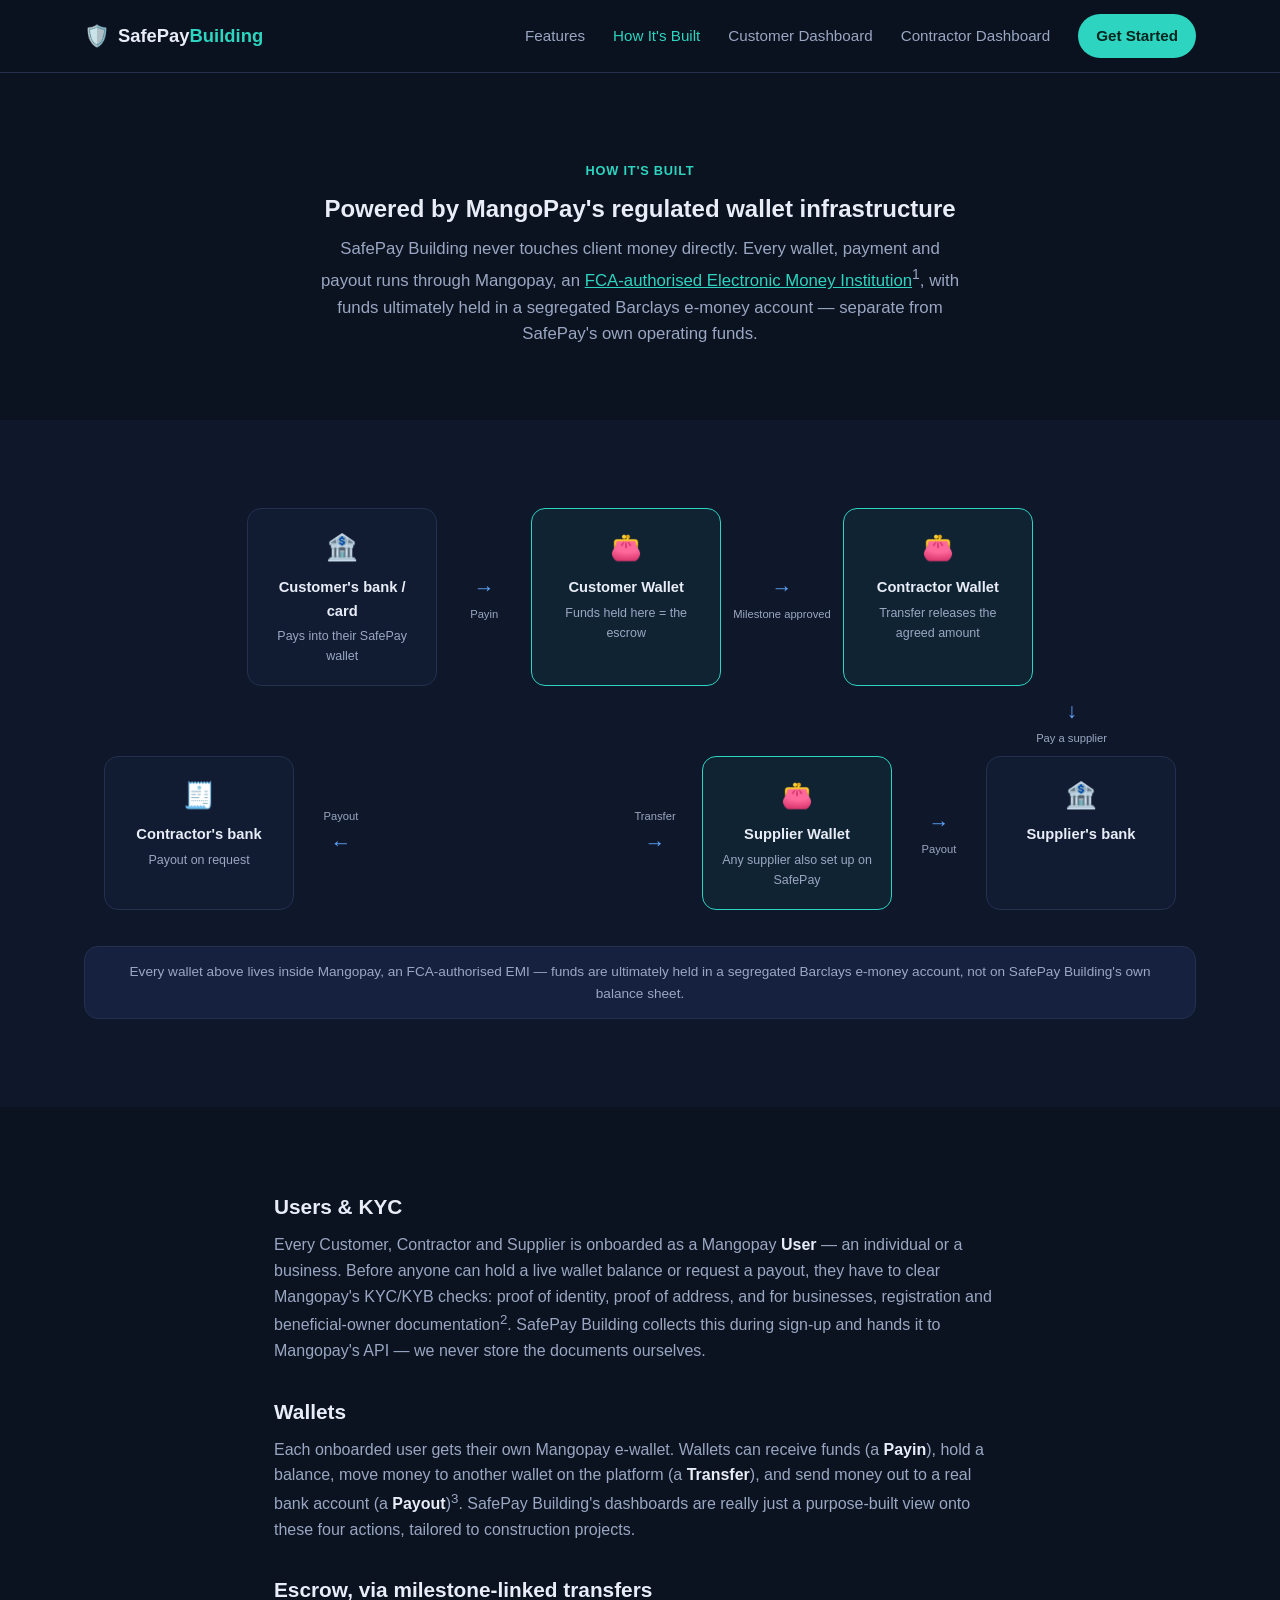
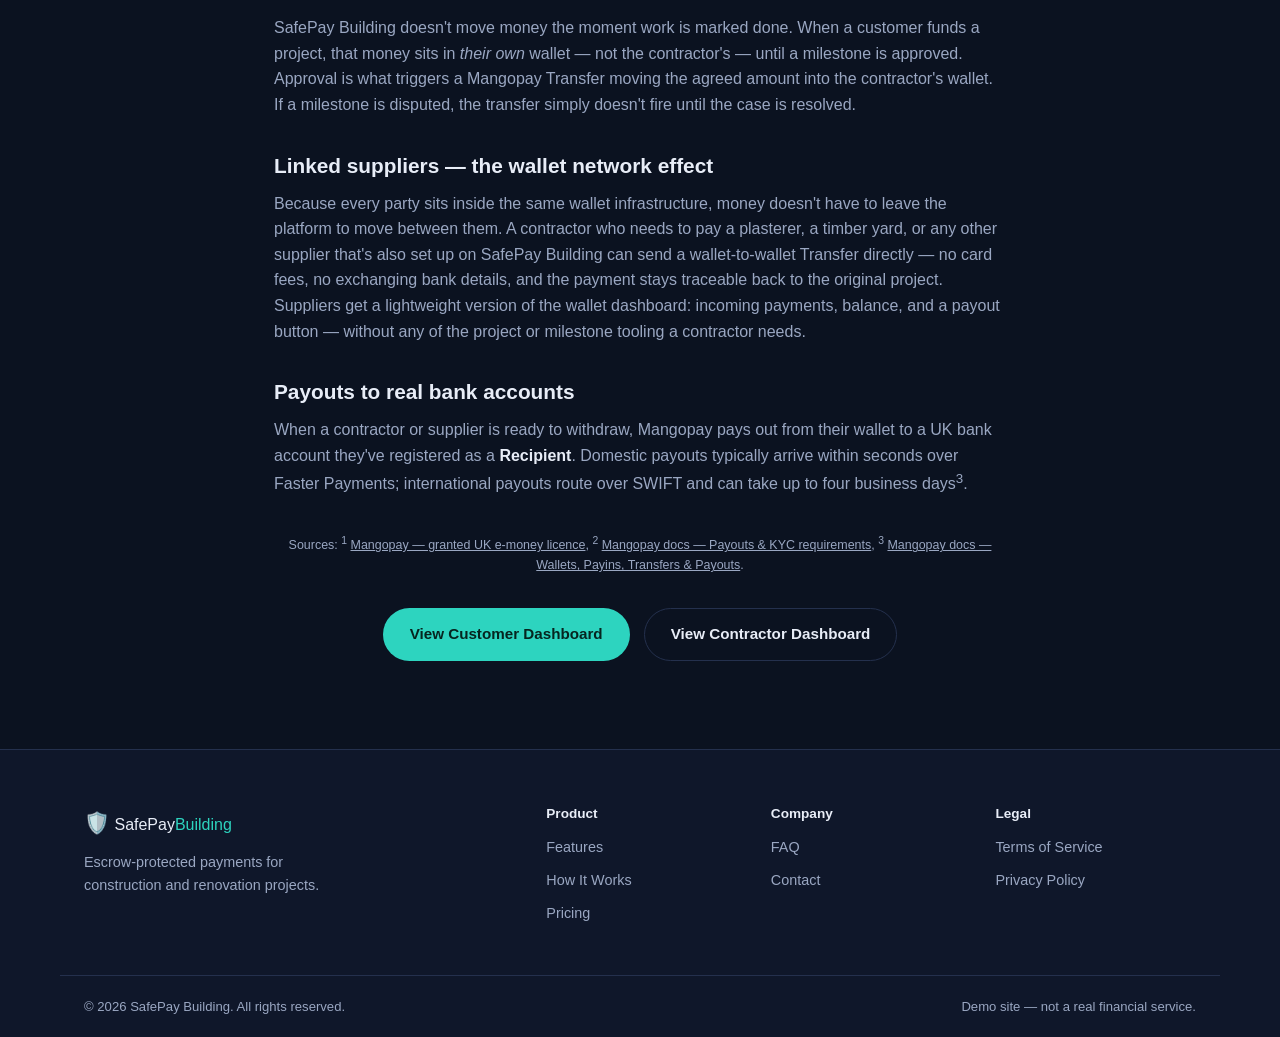
==== architecture.html @ 0e631d94 "Add MangoPay architecture page and customer/contractor dashboard mockups" ====
<!DOCTYPE html>
<html lang="en">
<head>
<meta charset="UTF-8">
<meta name="viewport" content="width=device-width, initial-scale=1.0">
<title>How It's Built | SafePay Building</title>
<meta name="description" content="How SafePay Building uses MangoPay's FCA-authorised wallet infrastructure to run escrow, milestone payments, and linked-supplier transfers.">
<link rel="icon" href="data:image/svg+xml,<svg xmlns=%22http://www.w3.org/2000/svg%22 viewBox=%220 0 100 100%22><text y=%22.9em%22 font-size=%2290%22>🛡️</text></svg>">
<link rel="stylesheet" href="css/style.css">
<link rel="stylesheet" href="css/architecture.css">
</head>
<body>

<header class="site-header">
  <div class="container header-inner">
    <a href="index.html" class="logo">
      <span class="logo-icon" aria-hidden="true">🛡️</span>
      <span class="logo-text">SafePay<span class="logo-accent">Building</span></span>
    </a>

    <nav class="main-nav" id="main-nav">
      <a href="index.html#features">Features</a>
      <a href="architecture.html" class="active">How It's Built</a>
      <a href="dashboard-customer.html">Customer Dashboard</a>
      <a href="dashboard-contractor.html">Contractor Dashboard</a>
      <a href="index.html#contact" class="nav-cta">Get Started</a>
    </nav>

    <button class="nav-toggle" id="nav-toggle" aria-label="Toggle navigation" aria-expanded="false" aria-controls="main-nav">
      <span></span><span></span><span></span>
    </button>
  </div>
</header>

<main>

  <section class="section arch-hero">
    <div class="container">
      <div class="section-head">
        <p class="eyebrow">How It's Built</p>
        <h1>Powered by MangoPay's regulated wallet infrastructure</h1>
        <p class="section-sub">
          SafePay Building never touches client money directly. Every wallet, payment and payout runs through
          Mangopay, an <a href="https://mangopay.com/press-and-media/mangopay-granted-uk-e-money-license" target="_blank" rel="noopener">FCA-authorised Electronic Money Institution</a><sup>1</sup>,
          with funds ultimately held in a segregated Barclays e-money account — separate from SafePay's own
          operating funds.
        </p>
      </div>
    </div>
  </section>

  <section class="section section-alt">
    <div class="container">
      <div class="flow-diagram" role="img" aria-label="Diagram showing money flowing from customer bank to customer wallet, held in escrow until milestone approval, then transferred to contractor wallet, optionally on to a linked supplier wallet, and finally paid out to a bank account.">

        <div class="flow-row">
          <div class="flow-card">
            <span class="flow-icon">🏦</span>
            <p class="flow-title">Customer's bank / card</p>
            <p class="flow-note">Pays into their SafePay wallet</p>
          </div>
          <div class="flow-arrow">→<span>Payin</span></div>
          <div class="flow-card flow-wallet">
            <span class="flow-icon">👛</span>
            <p class="flow-title">Customer Wallet</p>
            <p class="flow-note">Funds held here = the escrow</p>
          </div>
          <div class="flow-arrow">→<span>Milestone approved</span></div>
          <div class="flow-card flow-wallet">
            <span class="flow-icon">👛</span>
            <p class="flow-title">Contractor Wallet</p>
            <p class="flow-note">Transfer releases the agreed amount</p>
          </div>
        </div>

        <div class="flow-row flow-row-branch">
          <div class="flow-branch-spacer"></div>
          <div class="flow-arrow flow-arrow-down">↓<span>Pay a supplier</span></div>
        </div>

        <div class="flow-row">
          <div class="flow-card">
            <span class="flow-icon">🧾</span>
            <p class="flow-title">Contractor's bank</p>
            <p class="flow-note">Payout on request</p>
          </div>
          <div class="flow-arrow flow-arrow-reverse"><span>Payout</span>←</div>
          <div class="flow-branch-spacer"></div>
          <div class="flow-arrow"><span>Transfer</span>→</div>
          <div class="flow-card flow-wallet">
            <span class="flow-icon">👛</span>
            <p class="flow-title">Supplier Wallet</p>
            <p class="flow-note">Any supplier also set up on SafePay</p>
          </div>
          <div class="flow-arrow">→<span>Payout</span></div>
          <div class="flow-card">
            <span class="flow-icon">🏦</span>
            <p class="flow-title">Supplier's bank</p>
          </div>
        </div>

        <div class="flow-footer-bar">
          Every wallet above lives inside Mangopay, an FCA-authorised EMI — funds are ultimately held in a segregated Barclays e-money account, not on SafePay Building's own balance sheet.
        </div>
      </div>
    </div>
  </section>

  <section class="section">
    <div class="container arch-content">

      <article class="arch-block">
        <h2>Users &amp; KYC</h2>
        <p>
          Every Customer, Contractor and Supplier is onboarded as a Mangopay <strong>User</strong> — an individual or
          a business. Before anyone can hold a live wallet balance or request a payout, they have to clear Mangopay's
          KYC/KYB checks: proof of identity, proof of address, and for businesses, registration and beneficial-owner
          documentation<sup>2</sup>. SafePay Building collects this during sign-up and hands it to Mangopay's API —
          we never store the documents ourselves.
        </p>
      </article>

      <article class="arch-block">
        <h2>Wallets</h2>
        <p>
          Each onboarded user gets their own Mangopay e-wallet. Wallets can receive funds (a <strong>Payin</strong>),
          hold a balance, move money to another wallet on the platform (a <strong>Transfer</strong>), and send money
          out to a real bank account (a <strong>Payout</strong>)<sup>3</sup>. SafePay Building's dashboards are really
          just a purpose-built view onto these four actions, tailored to construction projects.
        </p>
      </article>

      <article class="arch-block">
        <h2>Escrow, via milestone-linked transfers</h2>
        <p>
          SafePay Building doesn't move money the moment work is marked done. When a customer funds a project, that
          money sits in <em>their own</em> wallet — not the contractor's — until a milestone is approved. Approval is
          what triggers a Mangopay Transfer moving the agreed amount into the contractor's wallet. If a milestone is
          disputed, the transfer simply doesn't fire until the case is resolved.
        </p>
      </article>

      <article class="arch-block">
        <h2>Linked suppliers — the wallet network effect</h2>
        <p>
          Because every party sits inside the same wallet infrastructure, money doesn't have to leave the platform to
          move between them. A contractor who needs to pay a plasterer, a timber yard, or any other supplier that's
          also set up on SafePay Building can send a wallet-to-wallet Transfer directly — no card fees, no exchanging
          bank details, and the payment stays traceable back to the original project. Suppliers get a lightweight
          version of the wallet dashboard: incoming payments, balance, and a payout button — without any of the
          project or milestone tooling a contractor needs.
        </p>
      </article>

      <article class="arch-block">
        <h2>Payouts to real bank accounts</h2>
        <p>
          When a contractor or supplier is ready to withdraw, Mangopay pays out from their wallet to a UK bank
          account they've registered as a <strong>Recipient</strong>. Domestic payouts typically arrive within
          seconds over Faster Payments; international payouts route over SWIFT and can take up to four business
          days<sup>3</sup>.
        </p>
      </article>

      <p class="sources-note">
        Sources: <sup>1</sup> <a href="https://mangopay.com/press-and-media/mangopay-granted-uk-e-money-license" target="_blank" rel="noopener">Mangopay — granted UK e-money licence</a>,
        <sup>2</sup> <a href="https://docs.mangopay.com/guides/payouts" target="_blank" rel="noopener">Mangopay docs — Payouts &amp; KYC requirements</a>,
        <sup>3</sup> <a href="https://docs.mangopay.com/" target="_blank" rel="noopener">Mangopay docs — Wallets, Payins, Transfers &amp; Payouts</a>.
      </p>

      <div class="arch-cta">
        <a href="dashboard-customer.html" class="btn btn-primary">View Customer Dashboard</a>
        <a href="dashboard-contractor.html" class="btn btn-ghost">View Contractor Dashboard</a>
      </div>
    </div>
  </section>

</main>

<footer class="site-footer">
  <div class="container footer-inner">
    <div class="footer-brand">
      <span class="logo-icon" aria-hidden="true">🛡️</span>
      <span class="logo-text">SafePay<span class="logo-accent">Building</span></span>
      <p>Escrow-protected payments for construction and renovation projects.</p>
    </div>

    <div class="footer-links">
      <div>
        <h4>Product</h4>
        <a href="index.html#features">Features</a>
        <a href="index.html#how-it-works">How It Works</a>
        <a href="index.html#pricing">Pricing</a>
      </div>
      <div>
        <h4>Company</h4>
        <a href="index.html#faq">FAQ</a>
        <a href="index.html#contact">Contact</a>
      </div>
      <div>
        <h4>Legal</h4>
        <a href="#">Terms of Service</a>
        <a href="#">Privacy Policy</a>
      </div>
    </div>
  </div>
  <div class="container footer-bottom">
    <p>&copy; <span id="year"></span> SafePay Building. All rights reserved.</p>
    <p class="footer-disclaimer">Demo site — not a real financial service.</p>
  </div>
</footer>

<script src="js/main.js"></script>
</body>
</html>
---- css/style.css ----
:root {
  --color-bg: #0b1220;
  --color-bg-alt: #0f172a;
  --color-surface: #111c33;
  --color-surface-2: #16213f;
  --color-border: #24304d;
  --color-text: #e8edf7;
  --color-text-muted: #9aa7c2;
  --color-primary: #2dd4bf;
  --color-primary-dark: #14b8a6;
  --color-accent: #60a5fa;
  --color-safe: #34d399;
  --radius: 14px;
  --max-width: 1160px;
  --font: -apple-system, BlinkMacSystemFont, "Segoe UI", Roboto, Helvetica, Arial, sans-serif;
}

* { box-sizing: border-box; }

html { scroll-behavior: smooth; }

body {
  margin: 0;
  font-family: var(--font);
  background: var(--color-bg);
  color: var(--color-text);
  line-height: 1.6;
  -webkit-font-smoothing: antialiased;
}

.container {
  max-width: var(--max-width);
  margin: 0 auto;
  padding: 0 24px;
}

h1, h2, h3, h4 { line-height: 1.2; margin: 0 0 12px; }
p { margin: 0 0 16px; color: var(--color-text-muted); }
a { color: inherit; text-decoration: none; }
ul, ol { margin: 0; padding: 0; list-style: none; }

/* Header */
.site-header {
  position: sticky;
  top: 0;
  z-index: 50;
  background: rgba(11, 18, 32, 0.85);
  backdrop-filter: blur(10px);
  border-bottom: 1px solid var(--color-border);
}

.header-inner {
  display: flex;
  align-items: center;
  justify-content: space-between;
  height: 72px;
}

.logo {
  display: flex;
  align-items: center;
  gap: 8px;
  font-weight: 700;
  font-size: 1.15rem;
}

.logo-icon { font-size: 1.3rem; }
.logo-accent { color: var(--color-primary); }

.main-nav {
  display: flex;
  align-items: center;
  gap: 28px;
}

.main-nav a {
  color: var(--color-text-muted);
  font-weight: 500;
  font-size: 0.95rem;
  transition: color 0.2s ease;
}

.main-nav a:hover { color: var(--color-text); }

.nav-cta {
  background: var(--color-primary);
  color: #06251f !important;
  padding: 10px 18px;
  border-radius: 999px;
  font-weight: 600 !important;
}

.nav-cta:hover { background: var(--color-primary-dark); }

.nav-toggle {
  display: none;
  flex-direction: column;
  gap: 5px;
  background: none;
  border: 0;
  cursor: pointer;
  padding: 8px;
}

.nav-toggle span {
  width: 24px;
  height: 2px;
  background: var(--color-text);
  border-radius: 2px;
}

/* Buttons */
.btn {
  display: inline-block;
  padding: 13px 26px;
  border-radius: 999px;
  font-weight: 600;
  font-size: 0.95rem;
  border: 1px solid transparent;
  cursor: pointer;
  transition: transform 0.15s ease, background 0.2s ease, border-color 0.2s ease;
}

.btn:hover { transform: translateY(-1px); }

.btn-primary {
  background: var(--color-primary);
  color: #06251f;
}
.btn-primary:hover { background: var(--color-primary-dark); }

.btn-ghost {
  background: transparent;
  color: var(--color-text);
  border-color: var(--color-border);
}
.btn-ghost:hover { border-color: var(--color-primary); }

.btn-outline {
  background: transparent;
  color: var(--color-primary);
  border-color: var(--color-primary);
  width: 100%;
  text-align: center;
}
.btn-outline:hover { background: rgba(45, 212, 191, 0.08); }

.btn-block { width: 100%; text-align: center; }

/* Hero */
.hero {
  padding: 96px 0 72px;
  background: radial-gradient(1200px 500px at 80% -10%, rgba(45, 212, 191, 0.15), transparent),
              radial-gradient(900px 400px at 0% 10%, rgba(96, 165, 250, 0.12), transparent);
}

.hero-inner {
  display: grid;
  grid-template-columns: 1.1fr 0.9fr;
  gap: 56px;
  align-items: center;
}

.eyebrow {
  color: var(--color-primary);
  font-weight: 700;
  text-transform: uppercase;
  letter-spacing: 0.06em;
  font-size: 0.8rem;
  margin-bottom: 14px;
}

.hero h1 {
  font-size: clamp(2.2rem, 4vw, 3.4rem);
  margin-bottom: 20px;
}

.hero-sub {
  font-size: 1.1rem;
  max-width: 46ch;
}

.hero-actions {
  display: flex;
  gap: 14px;
  flex-wrap: wrap;
  margin-bottom: 28px;
}

.hero-trust {
  display: flex;
  gap: 20px;
  flex-wrap: wrap;
  font-size: 0.9rem;
  color: var(--color-text-muted);
}

.hero-trust li { display: flex; align-items: center; gap: 6px; }

/* Hero visual card */
.hero-visual { display: flex; justify-content: center; }

.escrow-card {
  width: 100%;
  max-width: 380px;
  background: var(--color-surface);
  border: 1px solid var(--color-border);
  border-radius: var(--radius);
  padding: 24px;
  box-shadow: 0 20px 60px rgba(0,0,0,0.4);
}

.escrow-card-row {
  display: flex;
  justify-content: space-between;
  align-items: center;
  font-size: 0.85rem;
  color: var(--color-text-muted);
  margin-bottom: 10px;
}

.badge {
  padding: 4px 10px;
  border-radius: 999px;
  font-size: 0.75rem;
  font-weight: 700;
}

.badge-safe {
  background: rgba(52, 211, 153, 0.15);
  color: var(--color-safe);
}

.escrow-amount {
  font-size: 2.1rem;
  font-weight: 800;
  margin-bottom: 16px;
}

.escrow-progress {
  height: 8px;
  background: var(--color-surface-2);
  border-radius: 999px;
  overflow: hidden;
  margin-bottom: 20px;
}

.escrow-progress-bar {
  height: 100%;
  background: linear-gradient(90deg, var(--color-primary), var(--color-accent));
  border-radius: 999px;
}

.escrow-milestones { display: flex; flex-direction: column; gap: 12px; }

.milestone {
  display: flex;
  align-items: center;
  gap: 10px;
  font-size: 0.9rem;
  color: var(--color-text-muted);
}

.milestone .dot {
  width: 10px;
  height: 10px;
  border-radius: 50%;
  background: var(--color-border);
  flex-shrink: 0;
}

.milestone.done { color: var(--color-text); }
.milestone.done .dot { background: var(--color-safe); }
.milestone.active { color: var(--color-text); }
.milestone.active .dot { background: var(--color-accent); box-shadow: 0 0 0 4px rgba(96,165,250,0.2); }

/* Logos */
.logos { padding: 28px 0; border-bottom: 1px solid var(--color-border); }
.logos-label {
  text-align: center;
  font-size: 0.85rem;
  color: var(--color-text-muted);
  margin: 0;
  letter-spacing: 0.02em;
}

/* Why It Matters */
.stat-grid {
  display: grid;
  grid-template-columns: repeat(4, 1fr);
  gap: 20px;
  margin-bottom: 48px;
}

.stat-card {
  background: var(--color-surface);
  border: 1px solid var(--color-border);
  border-radius: var(--radius);
  padding: 24px 20px;
  text-align: center;
}

.stat-number {
  font-size: 2rem;
  font-weight: 800;
  color: var(--color-primary);
  margin: 0 0 8px;
}

.stat-label {
  font-size: 0.85rem;
  color: var(--color-text-muted);
  margin: 0;
}

.stat-label sup { color: var(--color-accent); }

.quote-grid {
  display: grid;
  grid-template-columns: repeat(2, 1fr);
  gap: 24px;
  margin-bottom: 32px;
}

.quote-card {
  background: var(--color-surface);
  border-left: 3px solid var(--color-primary);
  border-radius: var(--radius);
  padding: 24px 28px;
  margin: 0;
}

.quote-card p {
  color: var(--color-text);
  font-size: 1.02rem;
  font-style: italic;
  margin: 0 0 14px;
}

.quote-card footer {
  font-size: 0.85rem;
  color: var(--color-text-muted);
}

.quote-card cite { font-style: normal; color: var(--color-primary); }

.why-it-matters-note {
  max-width: 760px;
  margin: 0 auto 24px;
  text-align: center;
  font-size: 1rem;
}

.why-it-matters-note sup { color: var(--color-accent); }

.sources-note {
  max-width: 760px;
  margin: 0 auto;
  text-align: center;
  font-size: 0.78rem;
  color: var(--color-text-muted);
}

.sources-note a {
  color: var(--color-text-muted);
  text-decoration: underline;
}

.sources-note a:hover { color: var(--color-primary); }

/* Comparison table */
.compare-table-wrap {
  overflow-x: auto;
  margin-bottom: 32px;
  border: 1px solid var(--color-border);
  border-radius: var(--radius);
}

.compare-table {
  width: 100%;
  border-collapse: collapse;
  min-width: 640px;
  background: var(--color-surface);
}

.compare-table th,
.compare-table td {
  padding: 16px 20px;
  text-align: left;
  font-size: 0.9rem;
  border-bottom: 1px solid var(--color-border);
  vertical-align: top;
}

.compare-table thead th {
  color: var(--color-text);
  font-size: 0.85rem;
  background: var(--color-surface-2);
}

.compare-table tbody th {
  color: var(--color-text);
  font-weight: 600;
  white-space: nowrap;
}

.compare-table td { color: var(--color-text-muted); }

.compare-table tbody tr:last-child th,
.compare-table tbody tr:last-child td { border-bottom: none; }

.compare-table .compare-highlight {
  background: rgba(45, 212, 191, 0.06);
  color: var(--color-text);
  font-weight: 500;
}

.compare-table thead .compare-highlight { color: var(--color-primary); }

.compare-quote {
  max-width: 640px;
  margin: 0 auto 32px;
}

/* Sections */
.section { padding: 88px 0; }
.section-alt { background: var(--color-bg-alt); }

.section-head { max-width: 640px; margin: 0 auto 48px; text-align: center; }
.section-head h2 { font-size: clamp(1.6rem, 3vw, 2.2rem); }
.section-sub { font-size: 1.05rem; }

/* Feature grid */
.feature-grid {
  display: grid;
  grid-template-columns: repeat(3, 1fr);
  gap: 24px;
}

.feature-card {
  background: var(--color-surface);
  border: 1px solid var(--color-border);
  border-radius: var(--radius);
  padding: 28px;
  transition: transform 0.2s ease, border-color 0.2s ease;
}

.feature-card:hover {
  transform: translateY(-4px);
  border-color: var(--color-primary);
}

.feature-icon { font-size: 1.8rem; margin-bottom: 14px; }
.feature-card h3 { font-size: 1.1rem; }
.feature-card p { margin: 0; font-size: 0.95rem; }

/* Steps */
.steps {
  display: grid;
  grid-template-columns: repeat(4, 1fr);
  gap: 24px;
  counter-reset: step;
}

.step {
  background: var(--color-surface);
  border: 1px solid var(--color-border);
  border-radius: var(--radius);
  padding: 28px 24px;
  position: relative;
}

.step-number {
  width: 36px;
  height: 36px;
  border-radius: 50%;
  background: var(--color-primary);
  color: #06251f;
  font-weight: 800;
  display: flex;
  align-items: center;
  justify-content: center;
  margin-bottom: 16px;
}

.step h3 { font-size: 1.05rem; }
.step p { font-size: 0.92rem; margin: 0; }

/* Action grid (See It In Action) */
.action-grid {
  display: grid;
  grid-template-columns: repeat(3, 1fr);
  gap: 24px;
}

.action-card {
  background: var(--color-surface);
  border: 1px solid var(--color-border);
  border-radius: var(--radius);
  padding: 28px;
  display: block;
  transition: transform 0.2s ease, border-color 0.2s ease;
}

.action-card:hover {
  transform: translateY(-4px);
  border-color: var(--color-primary);
}

.action-icon { font-size: 1.8rem; margin-bottom: 14px; display: block; }
.action-card h3 { font-size: 1.1rem; color: var(--color-text); }
.action-card p { font-size: 0.92rem; margin: 0 0 14px; }
.action-link { color: var(--color-primary); font-weight: 600; font-size: 0.9rem; }

/* Pricing */
.pricing-grid {
  display: grid;
  grid-template-columns: repeat(3, 1fr);
  gap: 24px;
  align-items: stretch;
}

.pricing-grid-2 {
  grid-template-columns: repeat(2, 1fr);
  max-width: 780px;
  margin: 0 auto;
}

.price-card {
  background: var(--color-surface);
  border: 1px solid var(--color-border);
  border-radius: var(--radius);
  padding: 32px 28px;
  display: flex;
  flex-direction: column;
  position: relative;
}

.price-card h3 { font-size: 1.15rem; }

.price {
  font-size: 2.2rem;
  font-weight: 800;
  color: var(--color-text);
  margin-bottom: 4px;
}

.price span {
  font-size: 0.9rem;
  font-weight: 500;
  color: var(--color-text-muted);
}

.price-note { font-size: 0.88rem; margin-bottom: 20px; }

.price-features {
  display: flex;
  flex-direction: column;
  gap: 10px;
  margin-bottom: 28px;
  flex-grow: 1;
}

.price-features li {
  font-size: 0.92rem;
  color: var(--color-text-muted);
  padding-left: 22px;
  position: relative;
}

.price-features li::before {
  content: "✓";
  position: absolute;
  left: 0;
  color: var(--color-safe);
  font-weight: 700;
}

/* FAQ */
.faq-list {
  max-width: 720px;
  margin: 0 auto;
  display: flex;
  flex-direction: column;
  gap: 12px;
}

.faq-item {
  background: var(--color-surface);
  border: 1px solid var(--color-border);
  border-radius: var(--radius);
  overflow: hidden;
}

.faq-question {
  width: 100%;
  text-align: left;
  background: none;
  border: 0;
  color: var(--color-text);
  font-size: 1rem;
  font-weight: 600;
  padding: 18px 22px;
  display: flex;
  justify-content: space-between;
  align-items: center;
  cursor: pointer;
}

.faq-toggle {
  font-size: 1.2rem;
  color: var(--color-primary);
  transition: transform 0.2s ease;
}

.faq-question[aria-expanded="true"] .faq-toggle { transform: rotate(45deg); }

.faq-answer {
  max-height: 0;
  overflow: hidden;
  transition: max-height 0.25s ease;
  padding: 0 22px;
}

.faq-answer p { margin: 0 0 18px; font-size: 0.95rem; }

/* Contact */
.contact-inner { max-width: 640px; }

.contact-form {
  background: var(--color-surface);
  border: 1px solid var(--color-border);
  border-radius: var(--radius);
  padding: 32px;
  display: flex;
  flex-direction: column;
  gap: 18px;
}

.form-row { display: flex; flex-direction: column; gap: 6px; }

.form-row label { font-size: 0.9rem; font-weight: 600; color: var(--color-text); }

.form-row input,
.form-row select,
.form-row textarea {
  background: var(--color-surface-2);
  border: 1px solid var(--color-border);
  border-radius: 8px;
  padding: 12px 14px;
  color: var(--color-text);
  font-family: inherit;
  font-size: 0.95rem;
  resize: vertical;
}

.form-row input:focus,
.form-row select:focus,
.form-row textarea:focus {
  outline: none;
  border-color: var(--color-primary);
}

.form-status {
  text-align: center;
  font-size: 0.9rem;
  color: var(--color-safe);
  min-height: 1.2em;
  margin: 0;
}

/* Footer */
.site-footer {
  border-top: 1px solid var(--color-border);
  background: var(--color-bg-alt);
  padding-top: 56px;
}

.footer-inner {
  display: grid;
  grid-template-columns: 1.3fr 2fr;
  gap: 40px;
  padding-bottom: 40px;
}

.footer-brand p { margin-top: 12px; font-size: 0.9rem; max-width: 32ch; }

.footer-links {
  display: grid;
  grid-template-columns: repeat(3, 1fr);
  gap: 24px;
}

.footer-links h4 { font-size: 0.85rem; color: var(--color-text); margin-bottom: 14px; }

.footer-links a {
  display: block;
  color: var(--color-text-muted);
  font-size: 0.9rem;
  margin-bottom: 10px;
}

.footer-links a:hover { color: var(--color-primary); }

.footer-bottom {
  display: flex;
  justify-content: space-between;
  align-items: center;
  border-top: 1px solid var(--color-border);
  padding: 20px 24px;
  font-size: 0.82rem;
  color: var(--color-text-muted);
  flex-wrap: wrap;
  gap: 8px;
}

.footer-bottom p { margin: 0; }

/* Responsive */
@media (max-width: 900px) {
  .hero-inner { grid-template-columns: 1fr; }
  .hero-visual { order: -1; }
  .feature-grid { grid-template-columns: repeat(2, 1fr); }
  .steps { grid-template-columns: repeat(2, 1fr); }
  .pricing-grid { grid-template-columns: 1fr; }
  .footer-inner { grid-template-columns: 1fr; }
  .stat-grid { grid-template-columns: repeat(2, 1fr); }
  .quote-grid { grid-template-columns: 1fr; }
  .action-grid { grid-template-columns: 1fr; }
}

@media (max-width: 720px) {
  .main-nav {
    position: fixed;
    top: 72px;
    left: 0;
    right: 0;
    background: var(--color-bg-alt);
    border-bottom: 1px solid var(--color-border);
    flex-direction: column;
    align-items: flex-start;
    padding: 20px 24px;
    gap: 16px;
    transform: translateY(-150%);
    transition: transform 0.25s ease;
  }

  .main-nav.open { transform: translateY(0); }

  .nav-toggle { display: flex; }

  .feature-grid { grid-template-columns: 1fr; }
  .steps { grid-template-columns: 1fr; }
  .stat-grid { grid-template-columns: 1fr; }
}
---- css/architecture.css ----
.main-nav a.active {
  color: var(--color-primary);
}

.arch-hero { padding-bottom: 24px; }

.arch-hero .section-sub { max-width: 760px; margin: 0 auto; }

.arch-hero .section-sub a { color: var(--color-primary); text-decoration: underline; }

/* Flow diagram */
.flow-diagram {
  display: flex;
  flex-direction: column;
  gap: 8px;
}

.flow-row {
  display: flex;
  align-items: stretch;
  justify-content: center;
  gap: 12px;
  flex-wrap: wrap;
}

.flow-row-branch {
  justify-content: flex-end;
  padding-right: 8%;
}

.flow-branch-spacer {
  flex: 1 1 160px;
  max-width: 220px;
}

.flow-card {
  background: var(--color-surface);
  border: 1px solid var(--color-border);
  border-radius: var(--radius);
  padding: 18px 16px;
  width: 190px;
  text-align: center;
  flex-shrink: 0;
}

.flow-card.flow-wallet {
  border-color: var(--color-primary);
  background: rgba(45, 212, 191, 0.06);
}

.flow-icon { font-size: 1.6rem; display: block; margin-bottom: 8px; }

.flow-title {
  color: var(--color-text);
  font-weight: 700;
  font-size: 0.92rem;
  margin: 0 0 4px;
}

.flow-note {
  color: var(--color-text-muted);
  font-size: 0.78rem;
  margin: 0;
}

.flow-arrow {
  display: flex;
  flex-direction: column;
  align-items: center;
  justify-content: center;
  color: var(--color-accent);
  font-size: 1.3rem;
  font-weight: 700;
  min-width: 70px;
  text-align: center;
}

.flow-arrow span {
  color: var(--color-text-muted);
  font-size: 0.7rem;
  font-weight: 500;
  margin-top: 2px;
}

.flow-arrow-down { min-width: auto; }

.flow-footer-bar {
  margin-top: 28px;
  text-align: center;
  font-size: 0.85rem;
  color: var(--color-text-muted);
  background: var(--color-surface-2);
  border: 1px solid var(--color-border);
  border-radius: var(--radius);
  padding: 14px 24px;
}

/* Content blocks */
.arch-content { max-width: 780px; }

.arch-block { margin-bottom: 36px; }
.arch-block h2 { font-size: 1.3rem; color: var(--color-text); }
.arch-block p { font-size: 1rem; }
.arch-block strong { color: var(--color-text); }

.arch-cta {
  display: flex;
  gap: 14px;
  flex-wrap: wrap;
  justify-content: center;
  margin-top: 32px;
}

@media (max-width: 900px) {
  .flow-row { flex-direction: column; align-items: center; }
  .flow-arrow { flex-direction: row; gap: 6px; }
  .flow-row-branch { justify-content: center; padding-right: 0; }
  .flow-branch-spacer { display: none; }
  .flow-card { width: 100%; max-width: 280px; }
}
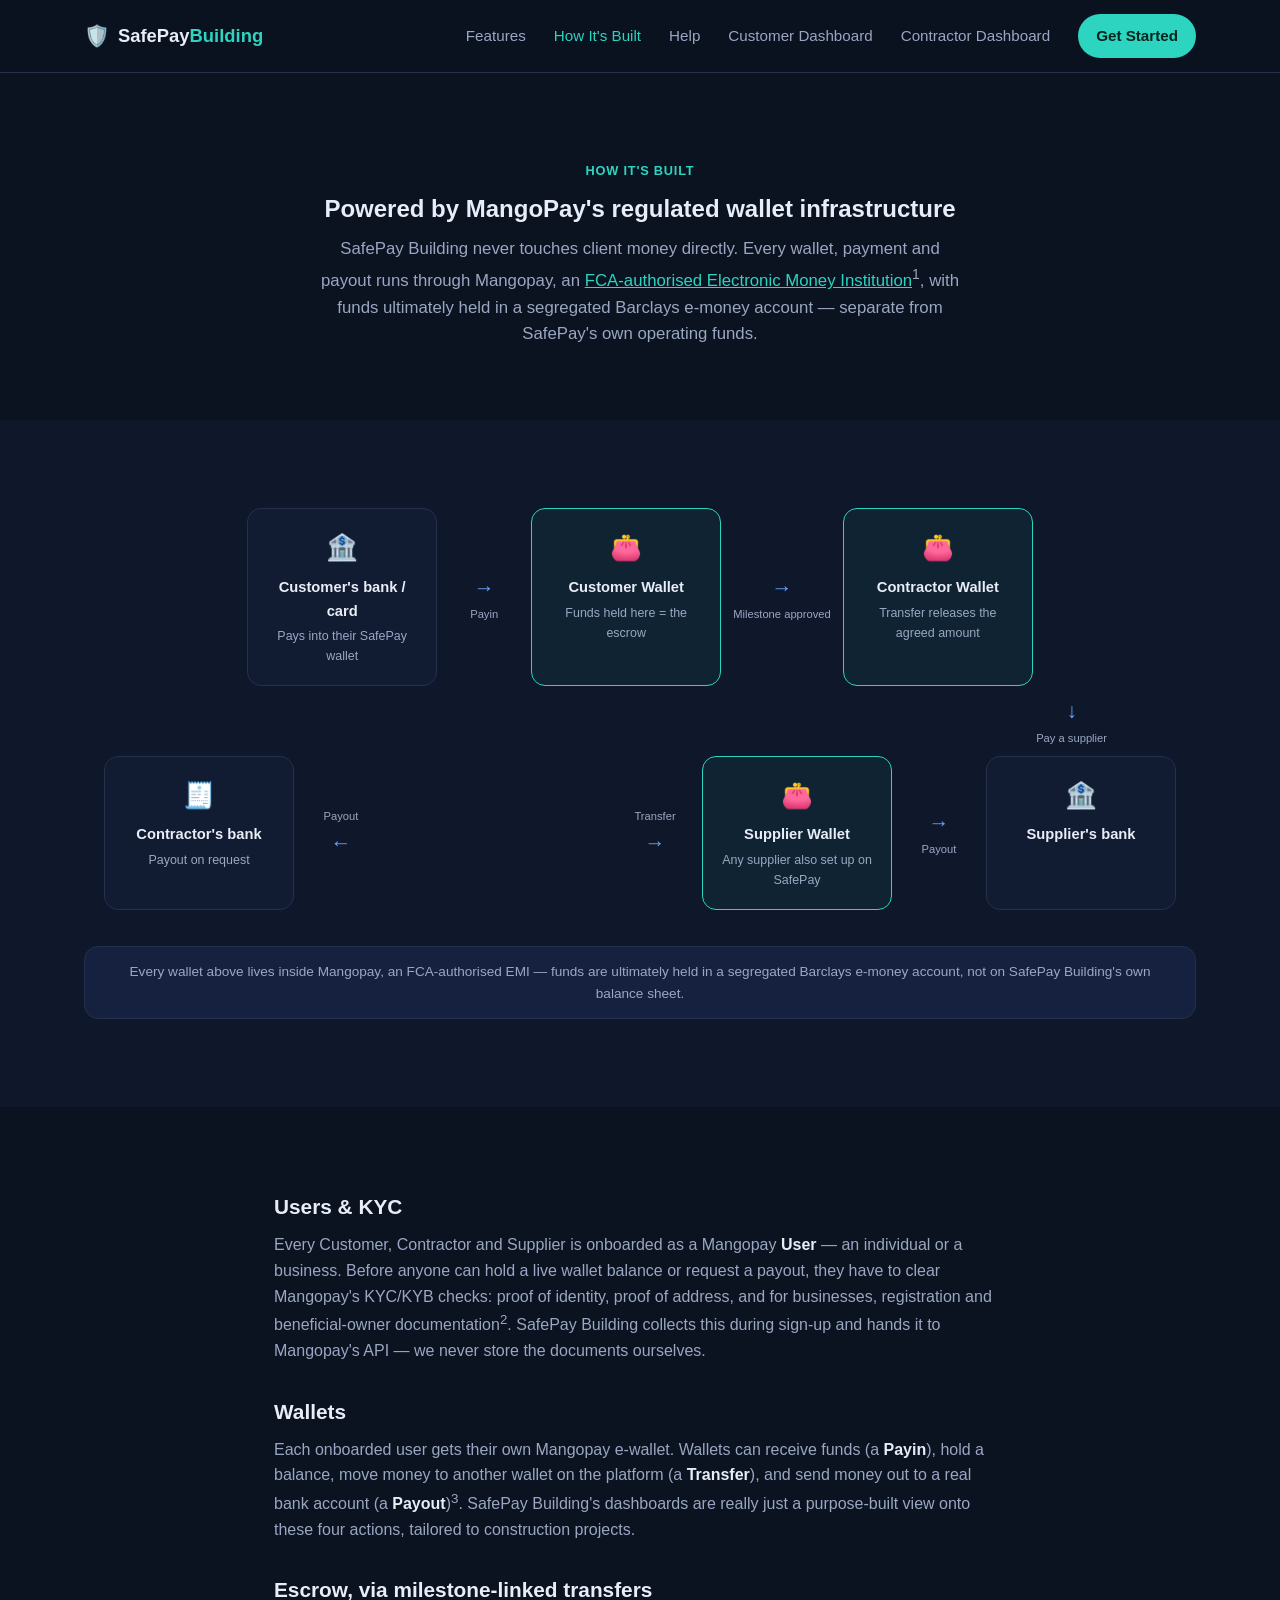
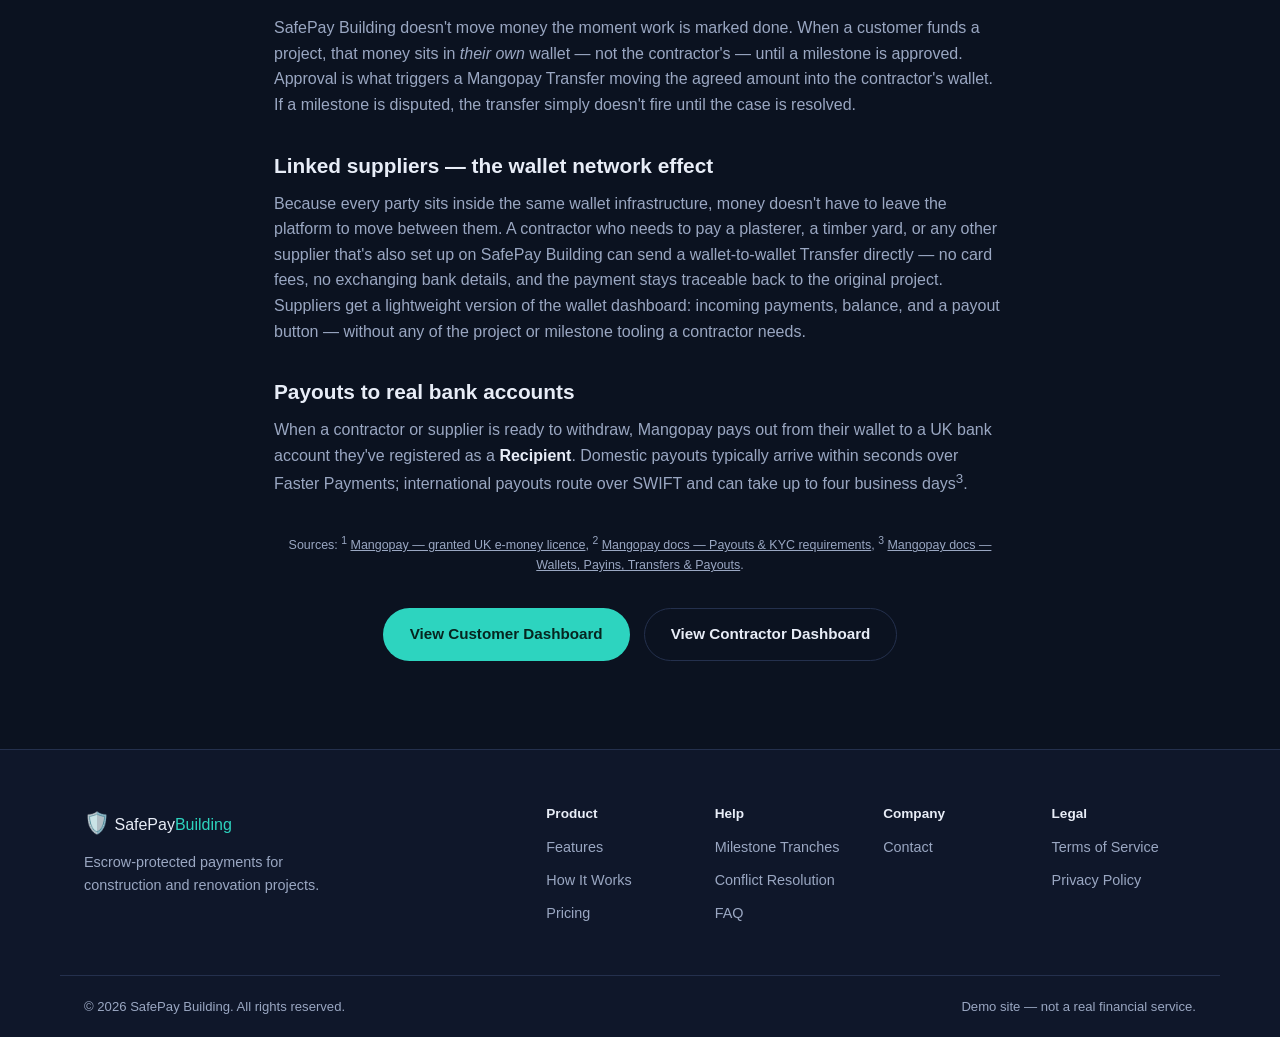
==== commit bd2d6b04: "Add milestone tranches & conflict resolution help pages; link Conflict Resolution button from both d" ====
--- a/architecture.html
+++ b/architecture.html
@@ -21,6 +21,7 @@
     <nav class="main-nav" id="main-nav">
       <a href="index.html#features">Features</a>
       <a href="architecture.html" class="active">How It's Built</a>
+      <a href="help.html">Help</a>
       <a href="dashboard-customer.html">Customer Dashboard</a>
       <a href="dashboard-contractor.html">Contractor Dashboard</a>
       <a href="index.html#contact" class="nav-cta">Get Started</a>
@@ -193,8 +194,13 @@
         <a href="index.html#pricing">Pricing</a>
       </div>
       <div>
+        <h4>Help</h4>
+        <a href="help-milestones.html">Milestone Tranches</a>
+        <a href="help-disputes.html">Conflict Resolution</a>
+        <a href="index.html#faq">FAQ</a>
+      </div>
+      <div>
         <h4>Company</h4>
-        <a href="index.html#faq">FAQ</a>
         <a href="index.html#contact">Contact</a>
       </div>
       <div>
--- a/css/style.css
+++ b/css/style.css
@@ -687,7 +687,7 @@
 
 .footer-links {
   display: grid;
-  grid-template-columns: repeat(3, 1fr);
+  grid-template-columns: repeat(auto-fit, minmax(120px, 1fr));
   gap: 24px;
 }
 
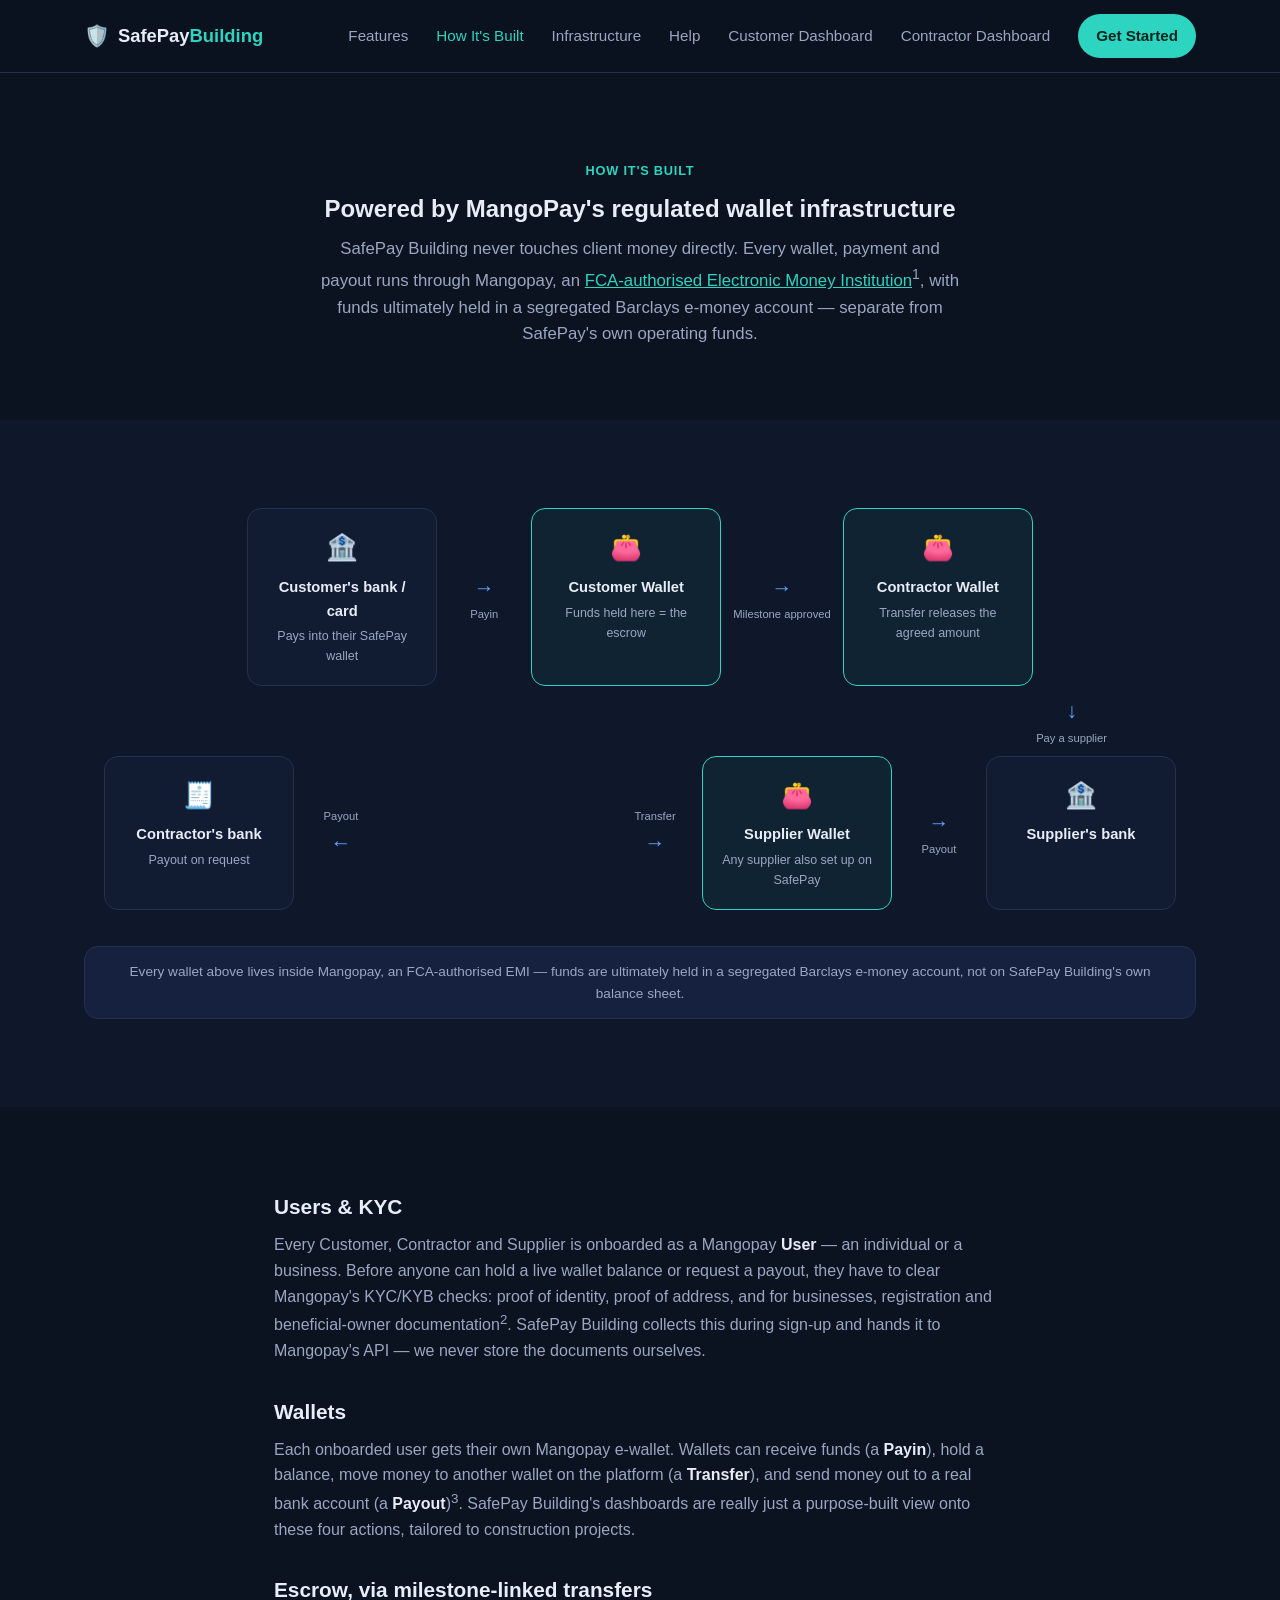
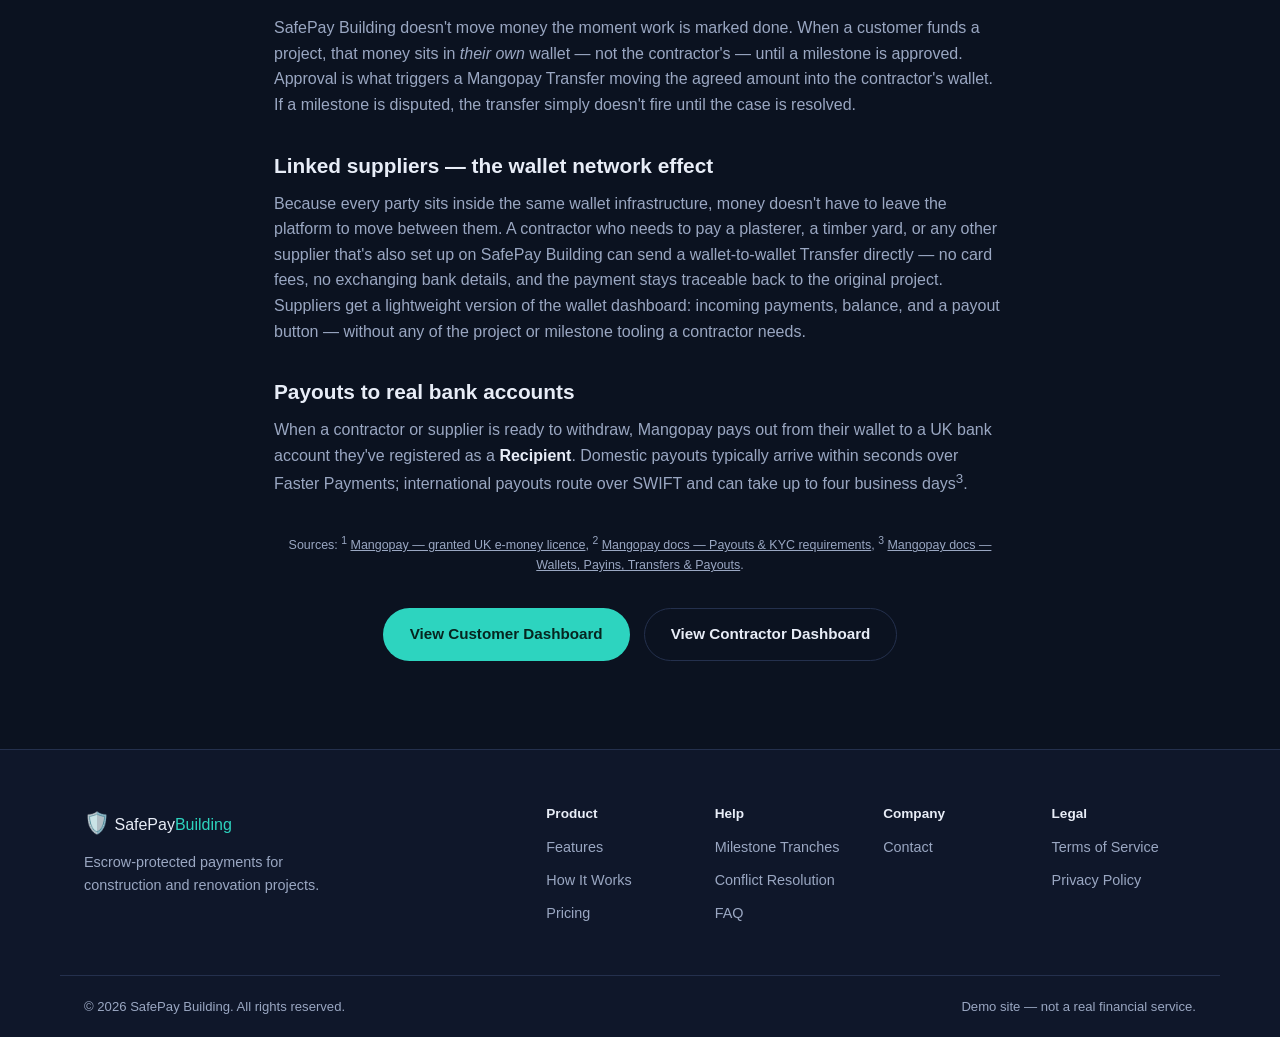
==== commit de10d715: "Add Infrastructure & Hosting page with system topology diagram New infrastructure.html covering data" ====
--- a/architecture.html
+++ b/architecture.html
@@ -21,6 +21,7 @@
     <nav class="main-nav" id="main-nav">
       <a href="index.html#features">Features</a>
       <a href="architecture.html" class="active">How It's Built</a>
+      <a href="infrastructure.html">Infrastructure</a>
       <a href="help.html">Help</a>
       <a href="dashboard-customer.html">Customer Dashboard</a>
       <a href="dashboard-contractor.html">Contractor Dashboard</a>
